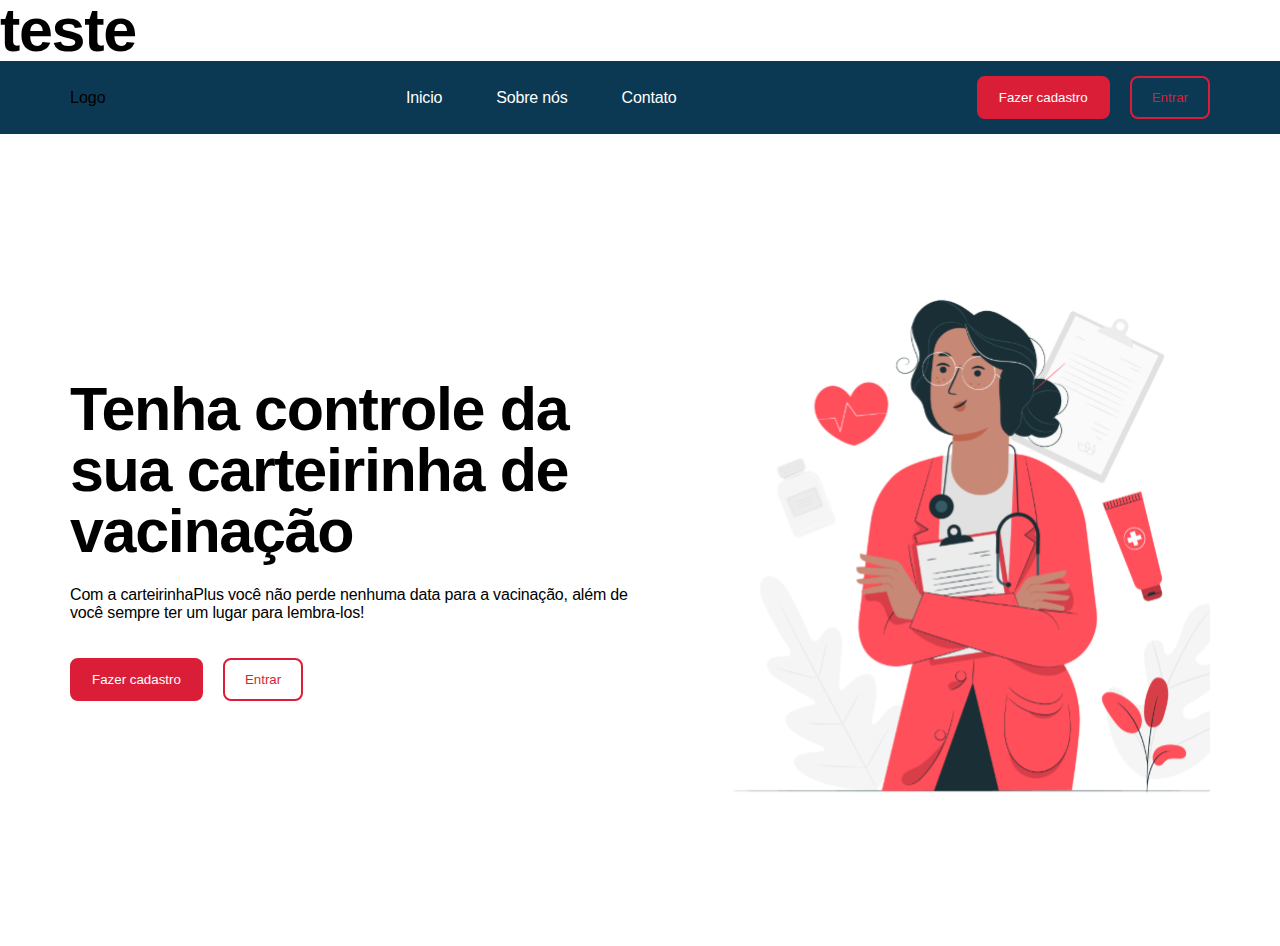
==== index.html @ a1a35ba4 "teste" ====
<!DOCTYPE html>
<html lang="en">
  <head>
    <meta charset="UTF-8" />
    <meta name="viewport" content="width=device-width, initial-scale=1.0" />
    <link rel="preconnect" href="https://rsms.me/" />
    <link rel="stylesheet" href="https://rsms.me/inter/inter.css" />
    <link rel="stylesheet" href="/assets/css/default.css" />
    <link rel="stylesheet" href="/assets/css/components.css" />
    <link rel="stylesheet" href="/assets/css/index.css" />
    <title>Carteira Vacinação</title>
  </head>
  <body>
    <h1>teste</h1>
    <nav class="c-nav">
      <div class="c-screen__width c-nav__section">
        <div>Logo</div>
        <ul class="c-nav__menu">
          <li><a class="c-nav__link c-link" href="/">Inicio</a></li>
          <li>
            <a class="c-nav__link c-link" href="/sobre-nos">Sobre nós</a>
          </li>
          <li><a class="c-nav__link c-link" href="/contato">Contato</a></li>
        </ul>
        <ul class="c-nav__button">
          <li>
            <a href="/cadastro.php">
              <button class="c-button__primary">Fazer cadastro</button>
            </a>
          </li>
          <li>
            <a href="/login.html">
              <button class="c-button__secondary">Entrar</button>
            </a>
          </li>
        </ul>
      </div>
    </nav>

    <section class="c-header__section">
      <div class="c-screen__width">
        <div class="c-header">
          <div class="c-header__text">
            <h1>Tenha controle da sua carteirinha de vacinação</h1>
            <p>
              Com a carteirinhaPlus você não perde nenhuma data para a
              vacinação, além de você sempre ter um lugar para lembra-los!
            </p>
            <div class="c-header__buttons">
              <ul class="c-nav__button">
                <li>
                  <a href="/cadastro">
                    <button class="c-button__primary">Fazer cadastro</button>
                  </a>
                </li>
                <li>
                  <a href="/entrar">
                    <button class="c-button__secondary">Entrar</button>
                  </a>
                </li>
              </ul>
            </div>
          </div>
          <div>
            <img src="/assets/images/header_image.svg" alt="" />
          </div>
        </div>
      </div>
    </section>
  </body>
</html>
---- assets/css/default.css ----
:root {
  --primary-color: #da1e37;
  --primary-dark-color: #641220;
  --secondary-color: #0b3954;
  --black: #01161e;
  --gray: #bfd7ea;
  --gray-light: #f0f8ff;
  --white: #ffffff;
}

* {
  margin: 0;
  padding: 0;
  box-sizing: border-box;
  -webkit-font-smoothing: antialiased;
  font-family: "Inter", "Arial", sans-serif;
}

body {
  font-size: 16px;
  font-weight: 500;
}

img,
picture,
video,
canvas,
svg {
  display: block;
  max-width: 100%;
}

h1 {
  font-size: 3.815rem;
  line-height: 1em;
  letter-spacing: -0.022em;
}

h2 {
  font-size: 3.052rem;
  line-height: 1em;
  letter-spacing: -0.022em;
}

h3 {
  font-size: 2.441rem;
  line-height: 1em;
  letter-spacing: -0.022em;
}

h4 {
  font-size: 1.953rem;
  letter-spacing: 1em;
  letter-spacing: -0.022em;
}

p,
span,
a {
  font-size: 1rem;
  text-decoration: none;
  letter-spacing: 1em;
  letter-spacing: -0.011em;
}

ul,
ol {
  list-style: none;
  display: flex;
}

button {
  background: none;
  border: none;
}

button:hover {
  cursor: pointer;
}
---- assets/css/components.css ----
@import url("./default.css");

.c-button__primary {
  border: 2px solid var(--primary-color);
  color: var(--white);
  background-color: var(--primary-color);
  padding: 12px 20px;
  border-radius: 8px;
}

.c-button__primary:hover,
.c-button__secondary:hover {
  cursor: pointer;
  background-color: var(--primary-dark-color);
  border-color: var(--primary-dark-color);
  color: var(--white);
}

.c-button__secondary {
  border: 2px solid var(--primary-color);
  color: var(--primary-color);
  background: none;
  padding: 12px 20px;
  border-radius: 8px;
}

.c-screen__width {
  max-width: 1200px;
  margin: 0 auto;
  padding: 0px 30px;
}

.c-link {
  color: var(--primary-color);
}

.c-link:hover {
  color: var(--primary-dark-color);
}

.c-input {
  border: 1px solid var(--gray);
  padding: 0.375rem 0.75rem;
  font-size: 1rem;
  border-radius: 0.375rem;
  box-shadow: 0 1px 2px 0 rgb(0 0 0 / 0.05);
  width: 320px;
  max-width: 100%;
}

.c-input::placeholder {
  color: rgb(184, 184, 184);
  font-size: 0.8rem;
  font-weight: 600;
}

.c-input:focus {
  border-color: var(--primary-color);
}

.c-input:focus-visible {
  outline: 2px solid var(--primary-color);
}

.c-login__senha {
  margin-top: 4px;
  font-size: 0.7rem;
}
---- assets/css/index.css ----
@import url("./default.css");

/* Menu */

.c-screen__width {
  max-width: 1200px;
  margin: 0 auto;
  padding: 0px 30px;
}

.c-nav {
  background-color: var(--secondary-color);
  padding: 15px 0px;
}

.c-nav__section {
  justify-content: space-between;
  align-items: center;
  display: flex;
  flex-wrap: wrap;
}

.c-nav__button {
  column-gap: 20px;
}

.c-nav__menu {
  column-gap: 54px;
}

.c-nav__link {
  color: var(--white);
}

/* Primeira Sessão */

.c-header__section {
  margin: 120px 0px;
}

.c-header {
  display: flex;
  justify-content: space-between;
  align-items: center;
  flex-wrap: wrap;
  gap: 10px 24px;
}

.c-header__text {
  display: flex;
  flex-direction: column;
  row-gap: 24px;
  width: 50%;
}

.c-header__buttons {
  margin-top: 12px;
}
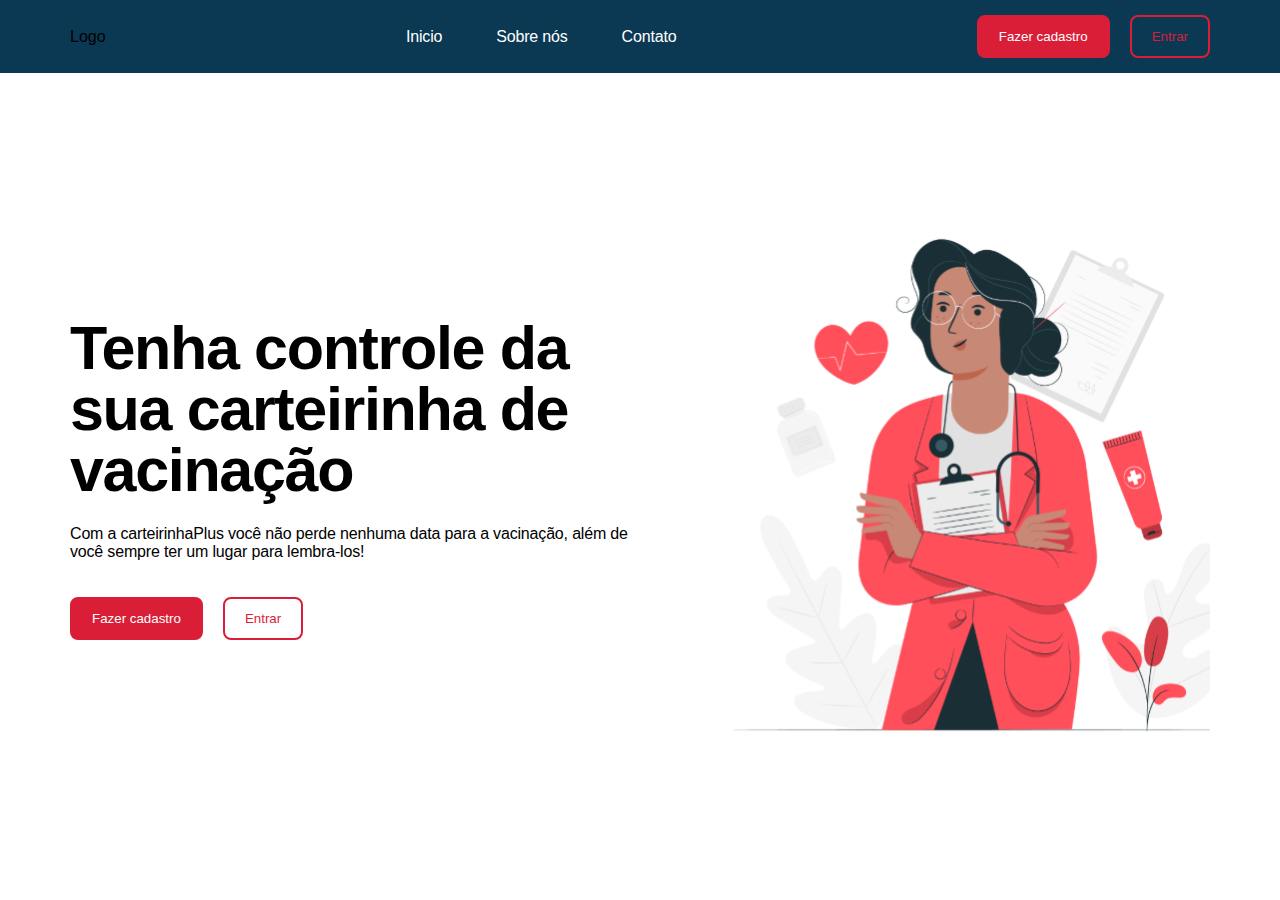
==== commit f6712fb1: "teste concluido" ====
--- a/index.html
+++ b/index.html
@@ -11,7 +11,6 @@
     <title>Carteira Vacinação</title>
   </head>
   <body>
-    <h1>teste</h1>
     <nav class="c-nav">
       <div class="c-screen__width c-nav__section">
         <div>Logo</div>
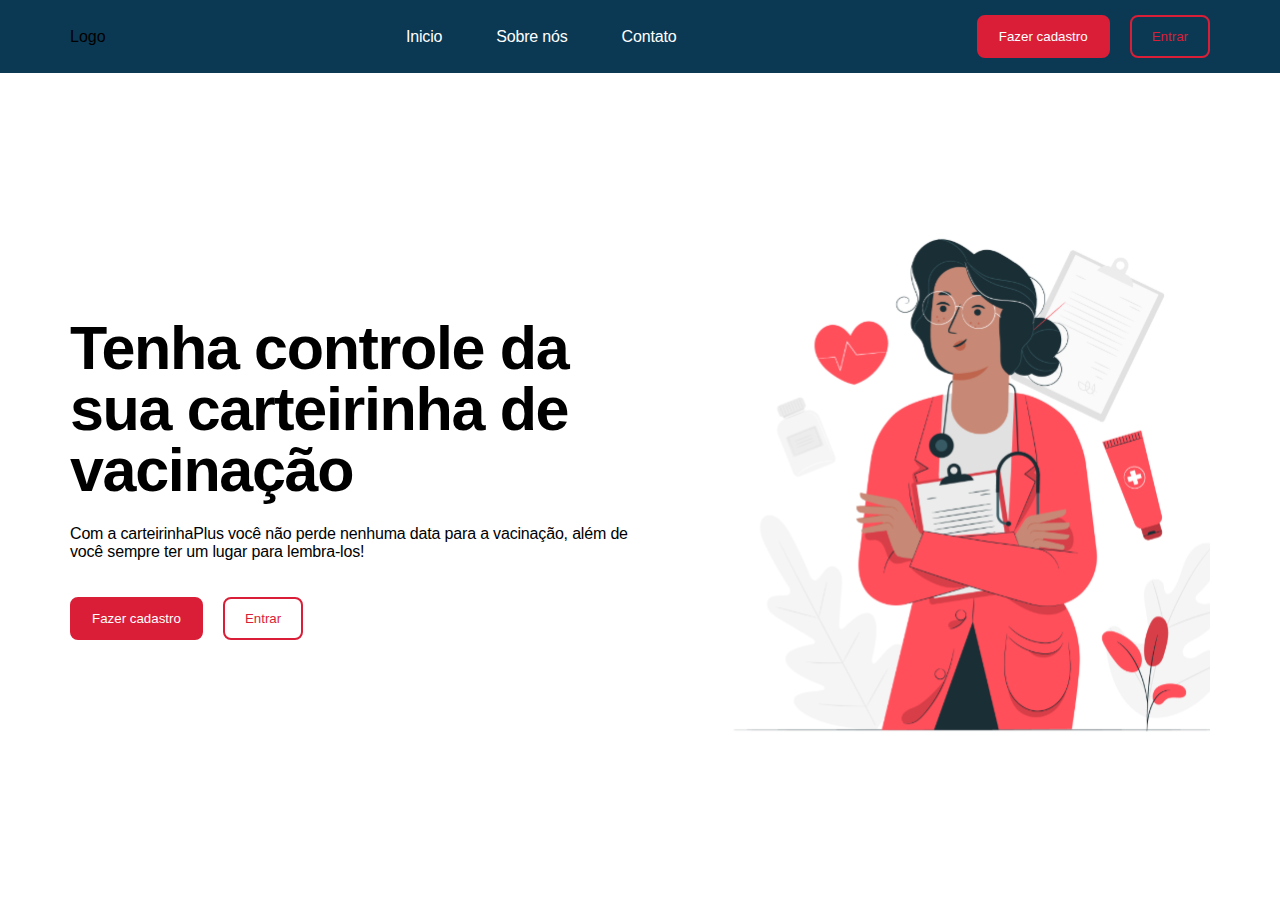
==== commit 802678ea: "Feature: Teste painel Admin" ====
--- a/index.html
+++ b/index.html
@@ -28,7 +28,7 @@
             </a>
           </li>
           <li>
-            <a href="/login.html">
+            <a href="/login.php">
               <button class="c-button__secondary">Entrar</button>
             </a>
           </li>
@@ -43,17 +43,17 @@
             <h1>Tenha controle da sua carteirinha de vacinação</h1>
             <p>
               Com a carteirinhaPlus você não perde nenhuma data para a
-              vacinação, além de você sempre ter um lugar para lembra-los!
+              vacinaç<a href="loginAdmin.php" style="color: black;">ã</a>o, além de você sempre ter um lugar para lembra-los!
             </p>
             <div class="c-header__buttons">
               <ul class="c-nav__button">
                 <li>
-                  <a href="/cadastro">
+                  <a href="/cadastro.php">
                     <button class="c-button__primary">Fazer cadastro</button>
                   </a>
                 </li>
                 <li>
-                  <a href="/entrar">
+                  <a href="/login.php">
                     <button class="c-button__secondary">Entrar</button>
                   </a>
                 </li>
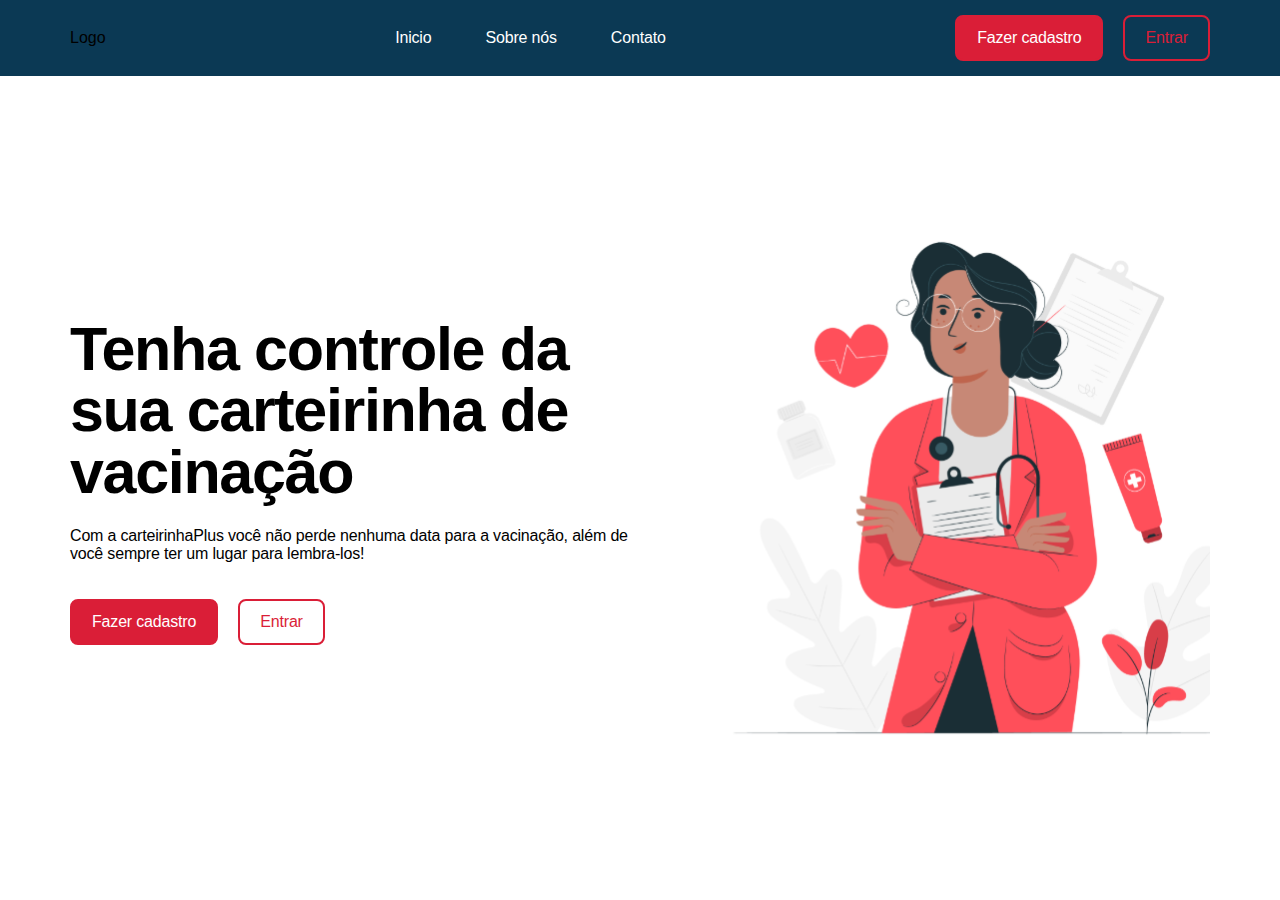
==== commit 545ff8a3: "Feature: Implementado Rotas com Sessão e Middleware" ====
--- a/index.html
+++ b/index.html
@@ -23,12 +23,12 @@
         </ul>
         <ul class="c-nav__button">
           <li>
-            <a href="/cadastro.php">
+            <a href="/cadastro">
               <button class="c-button__primary">Fazer cadastro</button>
             </a>
           </li>
           <li>
-            <a href="/login.php">
+            <a href="/login">
               <button class="c-button__secondary">Entrar</button>
             </a>
           </li>
@@ -42,18 +42,21 @@
           <div class="c-header__text">
             <h1>Tenha controle da sua carteirinha de vacinação</h1>
             <p>
-              Com a carteirinhaPlus você não perde nenhuma data para a
-              vacinaç<a href="loginAdmin.php" style="color: black;">ã</a>o, além de você sempre ter um lugar para lembra-los!
+              Com a carteirinhaPlus você não perde nenhuma data para a vacinaç<a
+                href="loginAdmin.php"
+                style="color: black"
+                >ã</a
+              >o, além de você sempre ter um lugar para lembra-los!
             </p>
             <div class="c-header__buttons">
               <ul class="c-nav__button">
                 <li>
-                  <a href="/cadastro.php">
+                  <a href="/cadastro">
                     <button class="c-button__primary">Fazer cadastro</button>
                   </a>
                 </li>
                 <li>
-                  <a href="/login.php">
+                  <a href="/login">
                     <button class="c-button__secondary">Entrar</button>
                   </a>
                 </li>
--- a/assets/css/default.css
+++ b/assets/css/default.css
@@ -56,7 +56,8 @@
 
 p,
 span,
-a {
+a,
+button {
   font-size: 1rem;
   text-decoration: none;
   letter-spacing: 1em;
